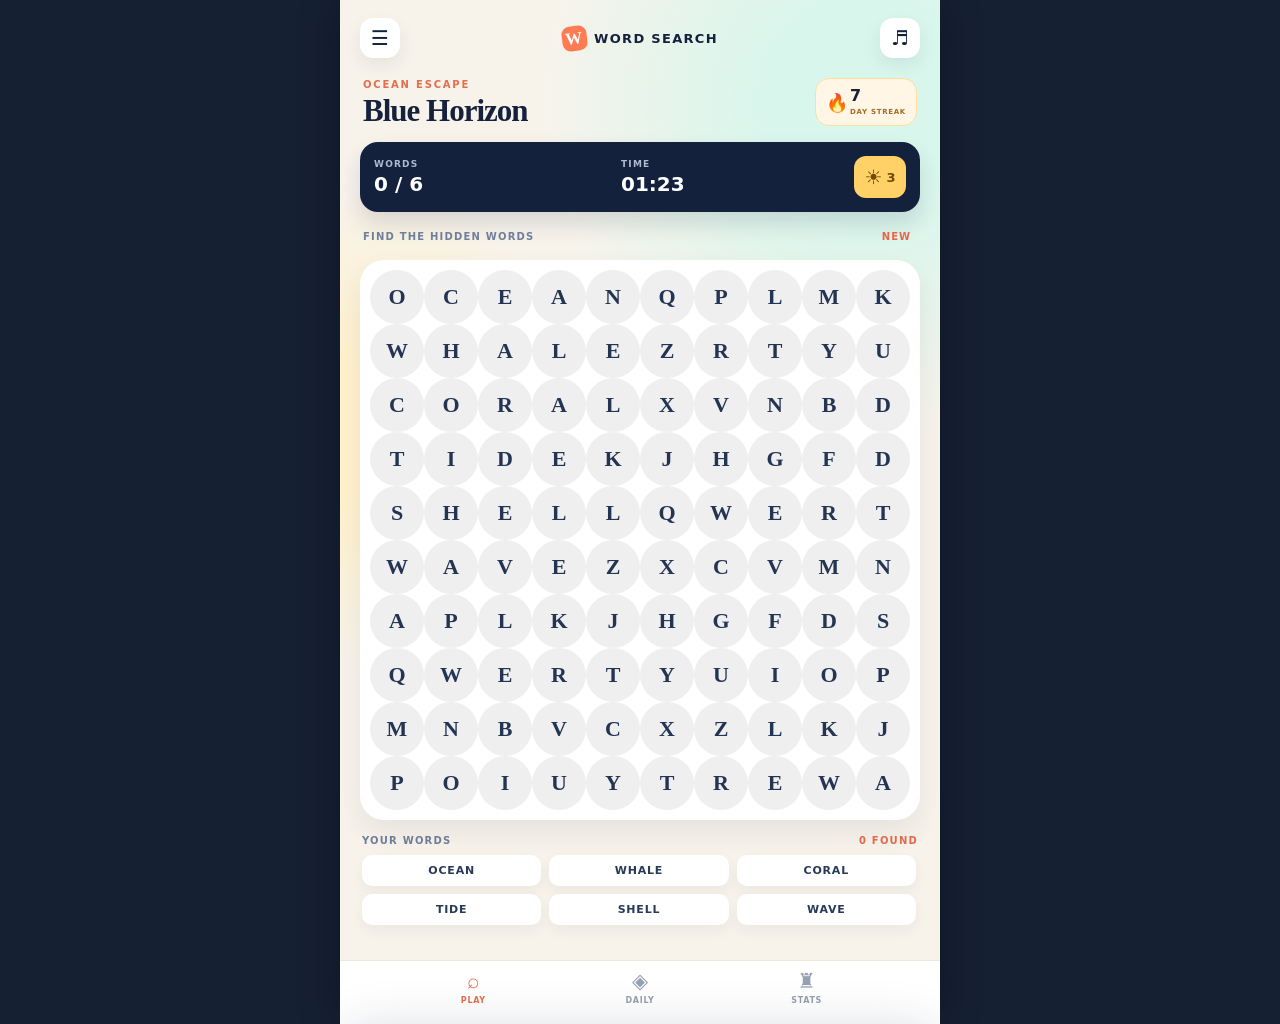
==== index.html @ b926732b "Add files via upload" ====
<!doctype html>
<html lang="en">
<head>
  <meta charset="UTF-8" />
  <meta name="viewport" content="width=device-width, initial-scale=1.0, viewport-fit=cover" />
  <meta name="theme-color" content="#14213d" />
  <meta name="description" content="Word Search Puzzle: Brain Quest is a colorful daily word finder and relaxing brain game." />
  <title>Word Search Puzzle: Brain Quest | Daily Word Finder Brain Game</title>
  <link rel="icon" href="assets/icon-114.png" />
  <link rel="stylesheet" href="styles.css" />
</head>
<body>
  <main class="phone-shell" aria-label="Word Search Puzzle game">
    <section class="app" id="app">
      <header class="topbar">
        <button class="icon-button" id="levelsButton" aria-label="Choose a puzzle level">☰</button>
        <div class="brand"><span class="brand-mark">W</span><span>WORD SEARCH</span></div>
        <button class="icon-button" id="soundButton" aria-label="Toggle sound">♬</button>
      </header>

      <section class="hero" aria-label="Current puzzle details">
        <div>
          <p class="eyebrow" id="categoryLabel">OCEAN ESCAPE</p>
          <h1 id="levelTitle">Blue Horizon</h1>
        </div>
        <div class="streak"><span>🔥</span><b>7</b><small>DAY STREAK</small></div>
      </section>

      <section class="status-card" aria-label="Game status">
        <div><span class="status-label">WORDS</span><strong id="progressText">0 / 6</strong></div>
        <div class="status-divider"></div>
        <div><span class="status-label">TIME</span><strong id="timerText">01:24</strong></div>
        <button class="hint-button" id="hintButton" aria-label="Use a hint"><span>☀</span><b id="hintCount">3</b></button>
      </section>

      <div class="prompt-row"><span>FIND THE HIDDEN WORDS</span><button id="newGameButton">NEW</button></div>

      <section class="board-wrap" id="boardWrap" aria-label="Letter grid. Drag across letters to select a word.">
        <div class="selection-line" id="selectionLine" aria-hidden="true"></div>
        <div class="letter-board" id="letterBoard" role="grid" aria-label="Word search letter board"></div>
      </section>

      <section class="word-bank" aria-label="Words to find">
        <div class="word-bank-title"><span>YOUR WORDS</span><span id="foundCount">0 FOUND</span></div>
        <div class="word-list" id="wordList"></div>
      </section>

      <footer class="bottom-bar">
        <button class="nav-item active" id="playButton"><span>⌕</span><small>PLAY</small></button>
        <button class="nav-item" id="dailyButton"><span>◈</span><small>DAILY</small></button>
        <button class="nav-item" id="statsButton"><span>♜</span><small>STATS</small></button>
      </footer>
    </section>

    <section class="levels-panel" id="levelsPanel" aria-label="Choose a word search">
      <div class="panel-handle"></div>
      <div class="panel-head"><div><p class="eyebrow">PUZZLE MAP</p><h2>Pick your mood</h2></div><button id="closeLevels" class="close-button" aria-label="Close level picker">×</button></div>
      <div class="level-cards" id="levelCards"></div>
    </section>

    <section class="welcome-overlay" id="welcomeOverlay" aria-label="Welcome screen">
      <div class="welcome-glow glow-one"></div><div class="welcome-glow glow-two"></div>
      <div class="welcome-copy"><div class="big-brand-mark">W</div><p class="eyebrow">A CALM DAILY BRAIN GAME</p><h2>Word Search<br><em>Brain Quest</em></h2><p>Find words, clear your mind, and keep your streak glowing.</p></div>
      <div class="welcome-card"><span>TODAY'S QUEST</span><b>Ocean Escape</b><small>6 words · 3 hints · relaxing</small></div>
      <button class="start-button" id="startButton">START PLAYING <span>→</span></button>
      <p class="welcome-foot">A new relaxing puzzle, every day</p>
    </section>

    <section class="win-overlay" id="winOverlay" aria-label="Puzzle complete" aria-hidden="true">
      <div class="confetti c1">✦</div><div class="confetti c2">●</div><div class="confetti c3">✦</div><div class="confetti c4">●</div>
      <div class="win-medal">★</div>
      <p class="eyebrow">PUZZLE COMPLETE</p><h2>Brilliant<br><em>word finder!</em></h2>
      <p id="winMessage">You found every hidden word.</p>
      <div class="win-stats"><div><b id="winTime">01:24</b><span>TIME</span></div><div><b>+120</b><span>POINTS</span></div><div><b>7</b><span>STREAK</span></div></div>
      <button class="start-button" id="nextButton">NEXT PUZZLE <span>→</span></button>
      <button class="text-button" id="replayButton">PLAY AGAIN</button>
    </section>
  </main>
  <script src="game.js"></script>
</body>
</html>
---- styles.css ----
:root { --ink:#15213d; --navy:#14213d; --paper:#f7f3eb; --orange:#ff7b54; --yellow:#ffd166; --mint:#75d7bd; --sky:#9ed6ef; --muted:#70809d; }
* { box-sizing:border-box; } body { margin:0; background:#162033; color:var(--ink); font-family:Inter, ui-rounded, "Arial Rounded MT Bold", system-ui, sans-serif; min-height:100vh; }
button { font:inherit; cursor:pointer; border:0; } .phone-shell { width:100%; max-width:600px; min-height:1024px; margin:0 auto; position:relative; overflow:hidden; background:var(--paper); box-shadow:0 0 38px #0005; }
.app { min-height:1024px; padding:16px 20px 78px; background:radial-gradient(circle at 88% 10%,#d9f6ec 0 10%,transparent 31%), radial-gradient(circle at 5% 42%,#fff1cb 0 8%,transparent 29%),var(--paper); }
.topbar { height:44px; display:flex; align-items:center; justify-content:space-between; } .icon-button { width:40px; height:40px; background:#fff; border-radius:13px; color:var(--navy); box-shadow:0 7px 18px #14213d13; font-size:20px; }
.brand { letter-spacing:1.3px; font-size:13px; font-weight:900; display:flex; align-items:center; gap:7px; } .brand-mark,.big-brand-mark { display:grid; place-items:center; color:#fff; background:var(--orange); font-family:Georgia,serif; font-weight:900; transform:rotate(-7deg); } .brand-mark { height:25px;width:25px;border-radius:8px;font-size:17px; }
.hero { display:flex; justify-content:space-between; align-items:flex-end; padding:18px 3px 16px; } .eyebrow { margin:0 0 5px; color:#e56c4c; font-size:10px; font-weight:900; letter-spacing:1.8px; } h1,h2 { font-family:Georgia, "Times New Roman", serif; letter-spacing:-1px; margin:0; } h1 { font-size:31px; line-height:1; } .streak { display:grid; grid-template-columns:20px auto; grid-template-rows:20px 12px; gap:0 4px; align-items:center; background:#fff6e5; border:1px solid #ffdf9d; border-radius:14px; padding:7px 10px; } .streak span { grid-row:span 2; font-size:18px; } .streak b { font-size:16px; line-height:14px; } .streak small { font-size:7px; font-weight:900; letter-spacing:.7px; color:#a66b22; }
.status-card { height:70px; padding:12px 14px; display:flex; align-items:center; gap:14px; background:var(--navy); color:#fff; border-radius:18px; box-shadow:0 12px 22px #14213d22; } .status-card>div { flex:1; } .status-label { display:block; color:#afbad1; font-size:9px; letter-spacing:1.2px; font-weight:800; margin-bottom:3px; } .status-card strong { font-size:20px; } .status-divider { height:30px; width:1px; flex:0!important; background:#56637d; } .hint-button { height:42px; min-width:52px; border-radius:12px; background:var(--yellow); color:#714b00; display:flex; gap:4px; align-items:center; justify-content:center; font-size:20px; } .hint-button b { font-size:13px; }
.prompt-row { height:48px; display:flex; align-items:center; justify-content:space-between; padding:0 3px; color:#6f7f9a; font-size:10px; font-weight:900; letter-spacing:1.2px; } .prompt-row button { color:#e76548; background:transparent; font-size:10px; font-weight:900; letter-spacing:1px; }
.board-wrap { width:100%; aspect-ratio:1; position:relative; padding:10px; border-radius:24px; background:#fff; box-shadow:0 13px 28px #14213d12; touch-action:none; } .letter-board { display:grid; grid-template-columns:repeat(10,1fr); width:100%; height:100%; user-select:none; } .cell { display:grid; place-items:center; font-family:Georgia,serif; font-size:22px; font-weight:700; color:#243553; border-radius:50%; position:relative; z-index:1; } .cell.hinted { color:#fff; background:var(--orange); animation:pulse .8s ease 3; } .cell.found { color:#fff; } .cell.found::before { content:""; position:absolute; inset:10% 1%; border-radius:50%; background:var(--mint); z-index:-1; transform:rotate(-8deg); } .cell.preview { color:#fff; } .cell.preview::before { content:""; position:absolute; inset:10% 1%; border-radius:50%; background:#f4b83e; z-index:-1; }
.selection-line { position:absolute; height:28px; border-radius:20px; background:#f4b83ecc; transform-origin:left center; pointer-events:none; display:none; z-index:0; }
.word-bank { margin-top:15px; padding:0 2px; } .word-bank-title { display:flex; justify-content:space-between; color:#71809a; font-size:10px; letter-spacing:1.2px; font-weight:900; margin-bottom:9px; } .word-bank-title span:last-child { color:#e56c4c; } .word-list { display:flex; flex-wrap:wrap; gap:8px; } .word-chip { min-width:calc(33.33% - 6px); padding:9px 7px; text-align:center; background:#fff; border-radius:10px; color:#283a59; font-size:11px; letter-spacing:.8px; font-weight:900; box-shadow:0 6px 14px #14213d0d; transition:.2s; } .word-chip.done { background:#dff7ee; color:#398973; text-decoration:line-through; }
.bottom-bar { position:absolute; bottom:0; left:0; right:0; height:64px; background:#fff; border-top:1px solid #ece8e2; display:flex; justify-content:space-around; padding:7px 50px 4px; } .nav-item { background:transparent; color:#96a0b2; width:76px; display:flex; flex-direction:column; align-items:center; gap:2px; } .nav-item span { font-size:21px; line-height:25px; } .nav-item small { font-weight:900; font-size:8px; letter-spacing:.7px; } .nav-item.active { color:#e86e4d; }
.levels-panel { position:absolute; z-index:8; bottom:0; left:0; right:0; transform:translateY(105%); transition:transform .35s cubic-bezier(.2,.8,.2,1); padding:12px 20px 30px; min-height:500px; background:#fffdf8; border-radius:30px 30px 0 0; box-shadow:0 -20px 50px #14213d2b; } .levels-panel.open { transform:translateY(0); } .panel-handle { height:5px; width:44px; margin:0 auto 17px; border-radius:6px; background:#d8dbe1; } .panel-head { display:flex; justify-content:space-between; align-items:start; } .panel-head h2 { font-size:31px; } .close-button { border-radius:50%; background:#f0ece4; height:35px; width:35px; color:#52617b; font-size:24px; } .level-cards { display:grid; gap:11px; margin-top:24px; } .level-card { width:100%; text-align:left; padding:16px; border-radius:18px; background:linear-gradient(110deg,#e5f6f6,#fff); display:flex; align-items:center; gap:14px; color:var(--ink); } .level-card:nth-child(2) { background:linear-gradient(110deg,#fff0d7,#fff); } .level-card:nth-child(3) { background:linear-gradient(110deg,#f0e8fb,#fff); } .level-card .level-number { width:37px;height:37px;border-radius:12px;display:grid;place-items:center;background:var(--navy);color:#fff;font-weight:900; } .level-card b { display:block;font-size:17px; } .level-card small { color:#64738d;font-weight:700; } .level-card i { margin-left:auto;font-size:23px;font-style:normal;color:#e56c4c; }
.welcome-overlay,.win-overlay { position:absolute; inset:0; z-index:10; color:#fff; overflow:hidden; } .welcome-overlay { padding:80px 30px 38px; display:flex; flex-direction:column; background:linear-gradient(150deg,#10213e 0%,#214e68 62%,#2c786f 100%); } .welcome-overlay.hidden { display:none; } .welcome-glow { position:absolute;border-radius:50%;filter:blur(1px);opacity:.6; } .glow-one { width:360px;height:360px;top:-150px;right:-150px;background:#ffbe5b; } .glow-two { width:280px;height:280px;bottom:60px;left:-160px;background:#fe7358; } .welcome-copy,.welcome-card,.start-button,.welcome-foot { position:relative; z-index:1; } .big-brand-mark { width:57px;height:57px;border-radius:18px;font-size:39px;margin-bottom:26px;box-shadow:0 9px 30px #0003; } .welcome-overlay .eyebrow { color:#ffd77a; } .welcome-copy h2 { font-size:54px;line-height:.94; } em { color:#ffd166;font-style:italic; } .welcome-copy>p:last-child { max-width:310px;color:#cce0e6;line-height:1.5;font-size:15px;margin-top:22px; } .welcome-card { margin-top:auto;background:#ffffff20;border:1px solid #ffffff35;backdrop-filter:blur(4px);padding:17px;border-radius:18px;display:grid;gap:5px; } .welcome-card span { font-size:9px;font-weight:900;letter-spacing:1.2px;color:#b8e3dd; } .welcome-card b { font-family:Georgia,serif;font-size:24px; } .welcome-card small { color:#dceeee; } .start-button { margin-top:14px;width:100%;background:var(--yellow);color:#583a03;padding:17px 22px;border-radius:15px;font-weight:900;letter-spacing:.8px;display:flex;justify-content:space-between;box-shadow:0 10px 18px #0002; } .welcome-foot { margin:16px 0 0;text-align:center;color:#c9dada;font-size:11px; }
.win-overlay { display:none; padding:135px 30px 35px; text-align:center; background:linear-gradient(160deg,#fff6df,#fde6d4); color:var(--ink); } .win-overlay.show { display:flex;flex-direction:column;align-items:center; } .win-medal { width:105px;height:105px;border-radius:50%;display:grid;place-items:center;background:linear-gradient(145deg,#ffcf5e,#f4954c);border:8px solid #fff5d0;color:#fff;font-size:52px;box-shadow:0 13px 25px #d96c3f4d;margin-bottom:26px; } .win-overlay h2 { font-size:48px;line-height:.96; } .win-overlay>p:nth-of-type(2) { color:#63718b;line-height:1.5;margin:19px 0 26px; } .win-stats { display:flex; width:100%;justify-content:space-around;background:#fff9ed;border-radius:18px;padding:17px 8px;margin-bottom:auto; } .win-stats div { display:flex;flex-direction:column;gap:4px; } .win-stats b { font-size:18px;color:#e66d4e; } .win-stats span { color:#8d96a5;font-weight:900;font-size:8px;letter-spacing:1px; } .text-button { background:transparent;color:#69738a;font-size:11px;font-weight:900;letter-spacing:1px;padding:18px; } .confetti { position:absolute;font-size:26px;color:#ee7852; }.c1{top:102px;left:42px}.c2{top:180px;right:47px;color:#79cbb2}.c3{top:330px;right:32px;color:#f5bd45}.c4{top:290px;left:20px;color:#8fc9e8}
@keyframes pulse { 50% { transform:scale(1.12); } } @media(max-width:599px) { .phone-shell,.app { min-height:100vh; } .phone-shell { box-shadow:none; } .app { padding-left:14px;padding-right:14px; } .cell { font-size:clamp(17px,5.1vw,22px); } }
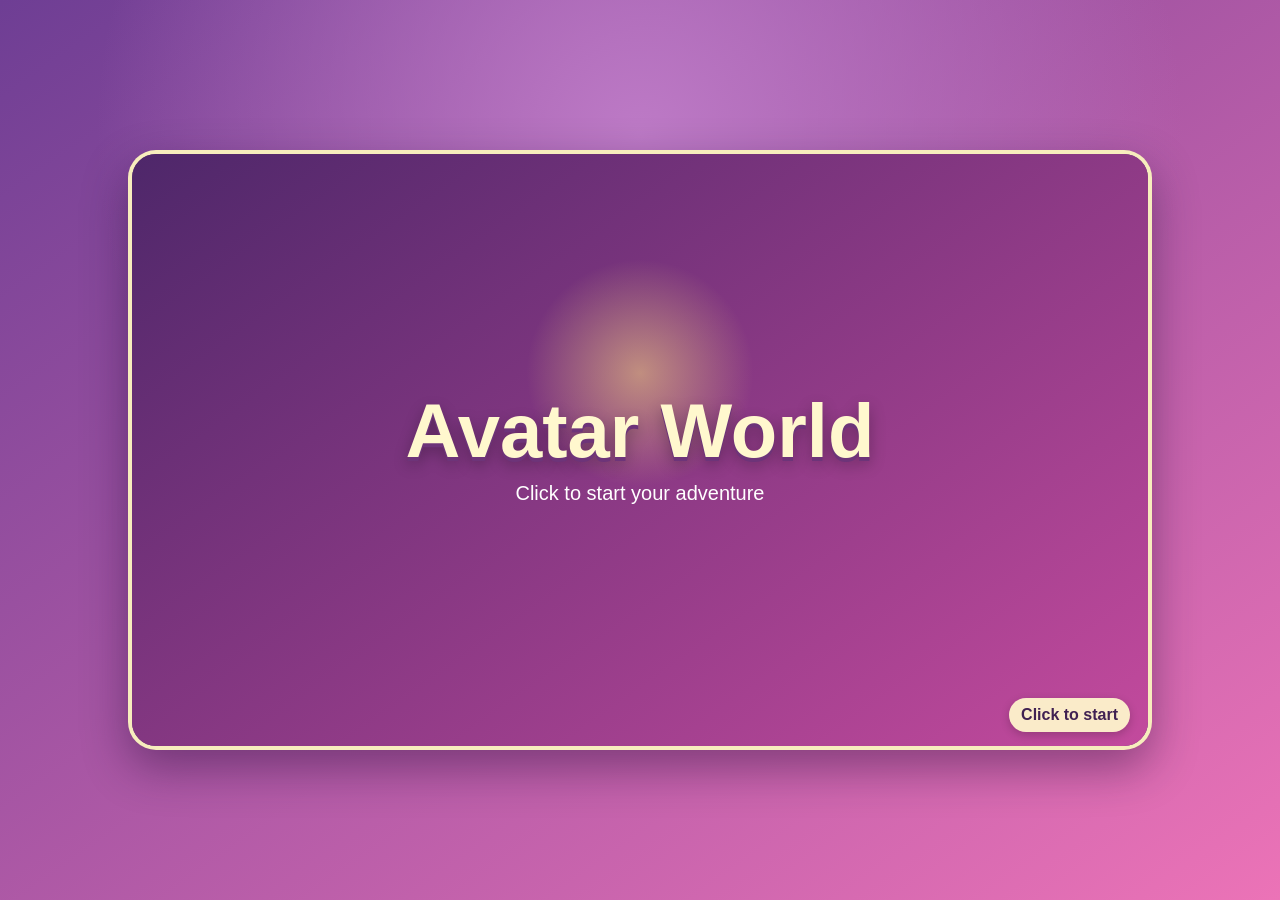
==== commit e3818883: "Update index.html" ====
--- a/index.html
+++ b/index.html
@@ -1,81 +1,182 @@
 <!doctype html>
 <html lang="en">
-<head>
-  <meta charset="UTF-8" />
-  <meta name="viewport" content="width=device-width, initial-scale=1.0, viewport-fit=cover" />
-  <meta name="theme-color" content="#14213d" />
-  <meta name="description" content="Word Search Puzzle: Brain Quest is a colorful daily word finder and relaxing brain game." />
-  <title>Word Search Puzzle: Brain Quest | Daily Word Finder Brain Game</title>
-  <link rel="icon" href="assets/icon-114.png" />
-  <link rel="stylesheet" href="styles.css" />
-</head>
-<body>
-  <main class="phone-shell" aria-label="Word Search Puzzle game">
-    <section class="app" id="app">
-      <header class="topbar">
-        <button class="icon-button" id="levelsButton" aria-label="Choose a puzzle level">☰</button>
-        <div class="brand"><span class="brand-mark">W</span><span>WORD SEARCH</span></div>
-        <button class="icon-button" id="soundButton" aria-label="Toggle sound">♬</button>
-      </header>
+  <head>
+    <meta charset="utf-8" />
+    <meta name="viewport" content="width=device-width, initial-scale=1" />
+    <meta name="theme-color" content="#6e3e94" />
+    <title>Avatar World</title>
+    <style>
+      :root {
+        color-scheme: dark;
+        --purple: #6e3e94;
+        --pink: #ec73b7;
+        --yellow: #ffe783;
+      }
 
-      <section class="hero" aria-label="Current puzzle details">
-        <div>
-          <p class="eyebrow" id="categoryLabel">OCEAN ESCAPE</p>
-          <h1 id="levelTitle">Blue Horizon</h1>
+      * { box-sizing: border-box; }
+
+      body {
+        margin: 0;
+        min-height: 100svh;
+        display: grid;
+        place-items: center;
+        overflow: hidden;
+        background:
+          radial-gradient(circle at 50% 15%, #bd7ac6 0, transparent 34rem),
+          linear-gradient(145deg, var(--purple), var(--pink));
+        font-family: Arial, Helvetica, sans-serif;
+      }
+
+      .game {
+        width: min(100vw, 1280px);
+        min-height: 100svh;
+        display: grid;
+        place-items: center;
+        padding: clamp(12px, 3vw, 32px);
+      }
+
+      .screen {
+        position: relative;
+        width: min(100%, 1024px);
+        aspect-ratio: 1024 / 600;
+        overflow: hidden;
+        border: 4px solid rgba(255, 247, 193, .95);
+        border-radius: clamp(14px, 2.2vw, 28px);
+        box-shadow: 0 18px 45px rgba(35, 10, 55, .42);
+        background: #5e3678;
+      }
+
+      .welcome,
+      .story-image,
+      .click-zone {
+        position: absolute;
+        inset: 0;
+      }
+
+      .welcome {
+        display: grid;
+        place-items: center;
+        padding: 20px;
+        text-align: center;
+        background:
+          radial-gradient(circle at 50% 37%, rgba(255, 229, 126, .5), transparent 18%),
+          linear-gradient(145deg, #4e276a, #c34a9d);
+        transition: opacity .35s ease, visibility .35s ease;
+      }
+
+      .welcome.hidden {
+        opacity: 0;
+        visibility: hidden;
+      }
+
+      .welcome h1 {
+        margin: 0 0 14px;
+        color: #fff8ce;
+        font-size: clamp(2rem, 6vw, 4.75rem);
+        line-height: .95;
+        text-shadow: 0 4px 0 #6d3479, 0 7px 16px rgba(0, 0, 0, .3);
+      }
+
+      .welcome p {
+        margin: 0;
+        font-size: clamp(.9rem, 2vw, 1.25rem);
+      }
+
+      .story-image {
+        width: 100%;
+        height: 100%;
+        object-fit: cover;
+        opacity: 0;
+        transform: scale(1.025);
+        transition: opacity .4s ease, transform .4s ease;
+        user-select: none;
+        -webkit-user-drag: none;
+      }
+
+      .story-image.visible {
+        opacity: 1;
+        transform: scale(1);
+      }
+
+      .click-zone {
+        z-index: 2;
+        border: 0;
+        cursor: pointer;
+        background: transparent;
+      }
+
+      .click-zone:focus-visible {
+        outline: 5px solid var(--yellow);
+        outline-offset: -9px;
+      }
+
+      .hint {
+        position: absolute;
+        z-index: 3;
+        right: 18px;
+        bottom: 14px;
+        margin: 0;
+        padding: 8px 12px;
+        border-radius: 999px;
+        color: #402152;
+        background: rgba(255, 248, 205, .93);
+        font-weight: 700;
+        font-size: clamp(.72rem, 1.7vw, 1rem);
+        box-shadow: 0 3px 10px rgba(0, 0, 0, .2);
+        pointer-events: none;
+        transition: opacity .2s ease;
+      }
+
+      .screen.finished .click-zone { cursor: default; }
+      .screen.finished .hint { opacity: 0; }
+    </style>
+  </head>
+  <body>
+    <main class="game">
+      <section class="screen" id="screen" aria-label="Avatar World story">
+        <div class="welcome" id="welcome">
+          <div>
+            <h1>Avatar World</h1>
+            <p>Click to start your adventure</p>
+          </div>
         </div>
-        <div class="streak"><span>🔥</span><b>7</b><small>DAY STREAK</small></div>
+
+        <img class="story-image" src="assets/image-1.jpg" alt="Avatar World map" />
+        <img class="story-image" src="assets/image-2.jpg" alt="Choose your character" />
+        <img class="story-image" src="assets/image-3.jpg" alt="Avatar World start screen" />
+
+        <button class="click-zone" id="next" type="button" aria-label="Start the story"></button>
+        <p class="hint" id="hint">Click to start</p>
       </section>
+    </main>
 
-      <section class="status-card" aria-label="Game status">
-        <div><span class="status-label">WORDS</span><strong id="progressText">0 / 6</strong></div>
-        <div class="status-divider"></div>
-        <div><span class="status-label">TIME</span><strong id="timerText">01:24</strong></div>
-        <button class="hint-button" id="hintButton" aria-label="Use a hint"><span>☀</span><b id="hintCount">3</b></button>
-      </section>
+    <script>
+      const screen = document.getElementById('screen');
+      const welcome = document.getElementById('welcome');
+      const nextButton = document.getElementById('next');
+      const hint = document.getElementById('hint');
+      const images = [...document.querySelectorAll('.story-image')];
+      let step = -1;
 
-      <div class="prompt-row"><span>FIND THE HIDDEN WORDS</span><button id="newGameButton">NEW</button></div>
+      function advanceStory() {
+        // After the third picture, the game remains on the final screen.
+        if (step >= images.length - 1) return;
 
-      <section class="board-wrap" id="boardWrap" aria-label="Letter grid. Drag across letters to select a word.">
-        <div class="selection-line" id="selectionLine" aria-hidden="true"></div>
-        <div class="letter-board" id="letterBoard" role="grid" aria-label="Word search letter board"></div>
-      </section>
+        step += 1;
+        welcome.classList.add('hidden');
+        images.forEach((image, index) => image.classList.toggle('visible', index === step));
 
-      <section class="word-bank" aria-label="Words to find">
-        <div class="word-bank-title"><span>YOUR WORDS</span><span id="foundCount">0 FOUND</span></div>
-        <div class="word-list" id="wordList"></div>
-      </section>
+        if (step === images.length - 1) {
+          screen.classList.add('finished');
+          nextButton.setAttribute('aria-label', 'Story finished');
+          hint.textContent = 'Enjoy your world!';
+        } else {
+          hint.textContent = 'Click for the next screen';
+          nextButton.setAttribute('aria-label', 'Show next screen');
+        }
+      }
 
-      <footer class="bottom-bar">
-        <button class="nav-item active" id="playButton"><span>⌕</span><small>PLAY</small></button>
-        <button class="nav-item" id="dailyButton"><span>◈</span><small>DAILY</small></button>
-        <button class="nav-item" id="statsButton"><span>♜</span><small>STATS</small></button>
-      </footer>
-    </section>
-
-    <section class="levels-panel" id="levelsPanel" aria-label="Choose a word search">
-      <div class="panel-handle"></div>
-      <div class="panel-head"><div><p class="eyebrow">PUZZLE MAP</p><h2>Pick your mood</h2></div><button id="closeLevels" class="close-button" aria-label="Close level picker">×</button></div>
-      <div class="level-cards" id="levelCards"></div>
-    </section>
-
-    <section class="welcome-overlay" id="welcomeOverlay" aria-label="Welcome screen">
-      <div class="welcome-glow glow-one"></div><div class="welcome-glow glow-two"></div>
-      <div class="welcome-copy"><div class="big-brand-mark">W</div><p class="eyebrow">A CALM DAILY BRAIN GAME</p><h2>Word Search<br><em>Brain Quest</em></h2><p>Find words, clear your mind, and keep your streak glowing.</p></div>
-      <div class="welcome-card"><span>TODAY'S QUEST</span><b>Ocean Escape</b><small>6 words · 3 hints · relaxing</small></div>
-      <button class="start-button" id="startButton">START PLAYING <span>→</span></button>
-      <p class="welcome-foot">A new relaxing puzzle, every day</p>
-    </section>
-
-    <section class="win-overlay" id="winOverlay" aria-label="Puzzle complete" aria-hidden="true">
-      <div class="confetti c1">✦</div><div class="confetti c2">●</div><div class="confetti c3">✦</div><div class="confetti c4">●</div>
-      <div class="win-medal">★</div>
-      <p class="eyebrow">PUZZLE COMPLETE</p><h2>Brilliant<br><em>word finder!</em></h2>
-      <p id="winMessage">You found every hidden word.</p>
-      <div class="win-stats"><div><b id="winTime">01:24</b><span>TIME</span></div><div><b>+120</b><span>POINTS</span></div><div><b>7</b><span>STREAK</span></div></div>
-      <button class="start-button" id="nextButton">NEXT PUZZLE <span>→</span></button>
-      <button class="text-button" id="replayButton">PLAY AGAIN</button>
-    </section>
-  </main>
-  <script src="game.js"></script>
-</body>
+      nextButton.addEventListener('click', advanceStory);
+    </script>
+  </body>
 </html>
